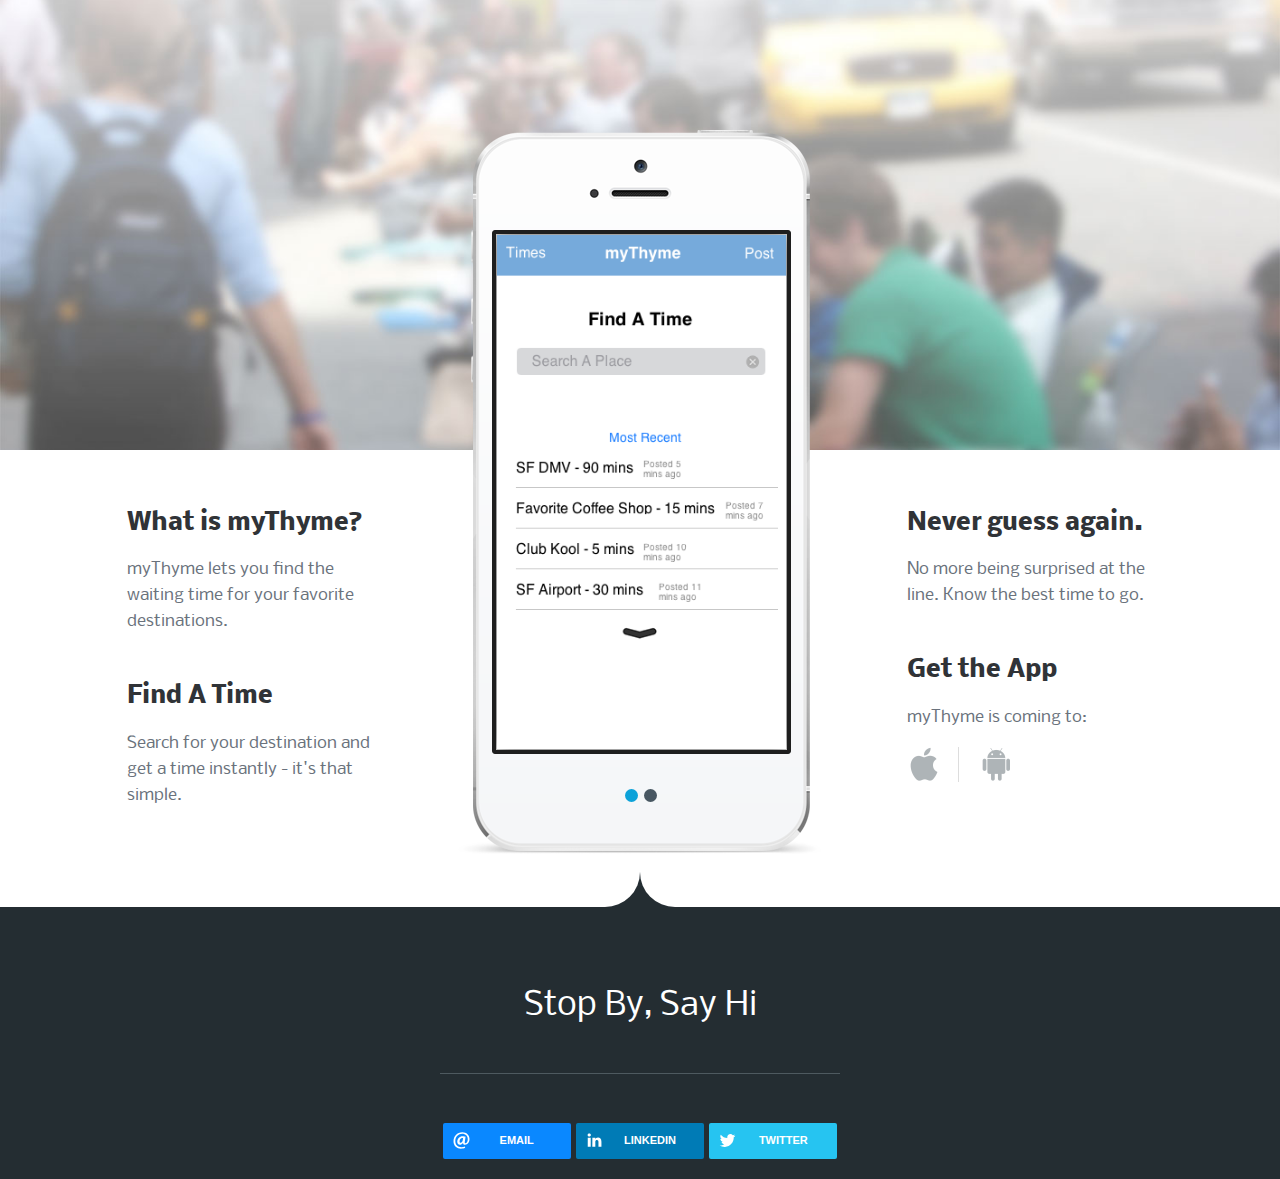
==== index.html @ 60d4d51e "Logo" ====
<!DOCTYPE html>
<!--[if lt IE 7]>      <html class="no-js lt-ie9 lt-ie8 lt-ie7"> <![endif]-->
<!--[if IE 7]>         <html class="no-js lt-ie9 lt-ie8"> <![endif]-->
<!--[if IE 8]>         <html class="no-js lt-ie9"> <![endif]-->
<!--[if gt IE 8]><!--> <html class="no-js"> <!--<![endif]-->
    <head>
        <link href='http://fonts.googleapis.com/css?family=Nobile:700,400' rel='stylesheet' type='text/css'>

        <meta charset="utf-8">
        <meta http-equiv="X-UA-Compatible" content="IE=edge,chrome=1">
        <title>myThyme | Never Wait Again</title>
        <meta name="description" content="">
        
        <meta content="width=device-width, initial-scale=1, maximum-scale=1, user-scalable=no" name="viewport">
        <meta content="black" name="apple-mobile-web-app-status-bar-style">
        
        <link rel="stylesheet" href="css/normalize.min.css">
        <link rel="stylesheet" href="css/main.css">
        <link rel="stylesheet" href="css/flexslider.css">
        <link rel="stylesheet" href="css/rrssb.css" />

        <script src="js/vendor/modernizr-2.6.1-respond-1.1.0.min.js"></script>	
    </head>
    <body>
    <div id="wrap">
        <!--[if lt IE 7]>
            <p class="chromeframe">You are using an outdated browser. <a href="http://browsehappy.com/">Upgrade your browser today</a> or <a href="http://www.google.com/chromeframe/?redirect=true">install Google Chrome Frame</a> to better experience this site.</p>
        <![endif]-->
		
		
		
		
		<!-- START HEADER  -->
        <div class="header-container" id="masthead">
            <header class="wrapper clearfix">
                <!-- I have scrapped the logo idea -->
                <!-- LOGO Replace // Replace Text with your App name for SEO, text is replaced with logo.png file  -->
                <!-- <div class="logo"><img src="img/l" alt="Logo Alt Text" /></div> -->
                
                <!-- START HEADER TEXT  -->
                <!-- <h3> myThyme lets you find the waiting time for your favorite destinations.</h3> -->
                <!-- <p>Go at your time.</p> -->
                
  
                <!-- END HEADER -->	
            </header>
        </div>
		
		
			
		
		
		
		
		<!-- START FEATURES  -->	
        <div class="main-container">
            <div class="main wrapper clearfix">
            
            	<!-- START IPHONE SLIDER -->
            	<div class="fader">
            		<div class="flexslider1">
            		  <ul class="slides">
            		  	<!-- INSERT IPHONE SLIDE  -->
            		    <li><img src="img/slideMock.jpg" alt="Mock Slide" /></li>
            		    <!-- INSERT IPHONE SLIDE  -->
            		  	<li><img src="img/slideMock2.jpg" alt="Mock Slide" /></li>
            		  	<!-- INSERT IPHONE SLIDE  --> 
            		  	<!-- <li><img src="img/slideMock3.jpg" alt="Mock Slide" /></li> -->
            		  </ul>
            		</div>
            	</div>
            	
            	
            	                 
                <!-- INSERT FEATURE TEXT  -->
                <div class="fourth">
                	<article>
                        <h2>What is myThyme?</h2>
                        <p>myThyme lets you find the waiting time for your favorite destinations.</p>
                    	<!-- <h2>Designed With You in Mind</h2>                        
                    	<p>myThyme is simplified so you can easily get info on the go.</p> -->
                    </article>
                
                
                <!-- INSERT FEATURE TEXT  -->
	                <article>
                    	<h2>Find A Time</h2>                        
                    	<p>Search for your destination and get a time instantly - it's that simple. </p>
	                </article>
	            </div>    
                
                <!-- INSERT FEATURE TEXT  -->
                <div class="fourth right last">
                    <article class="last">
                        <h2>Never guess again.</h2>                        
                        <p>No more being surprised at the line. Know the best time to go.</p>
                    </article>
                
                
                <!-- INSERT FEATURE TEXT  -->
                    <article>
                        <h2>Get the App</h2>                        
                        <p>myThyme is coming to:</p>
                        <!-- INSERT STORES  -->
                        <ul class="clearfix stores">
                            <li><a><img src="img/apple.png" alt="Download App" /></a></li>
                            <li><a><img src="img/android.png" alt="Download App" /></a></li>
                            <!-- <li><a href="#Insert Link Here"><img src="img/windows.png" alt="Download App" /></a></li> -->
                        </ul>
                    </article>	
                </div>

                    
                    

                
				<!-- END MAIN -->	
            </div> 
        </div>
		
		<!-- START FOOTER  -->
        <div class="footer-container">
        	<div class="lipup"></div>
            <footer class="wrapper clearfix">
                <h1>Stop By, Say Hi</h1>
                <p></p>
                
                <!-- Start Social Links -->
                <!-- <ul class="social-link clearfix">
                	
                	<li><a href="#">f</a></li>
                	<!-- <li><a href="#">1</a></li> -->
                	<!-- <li><a href="#">t</a></li>
                </ul> -->
                
                <hr/>
                <!-- INSERT Footer Links // Insert Desired menu items  -->
                <ul class="rrssb-buttons clearfix rrssb-1" >

                    <li class="email"><a href="mailto:mythymeapp@mythyme.co">
                        <span class = "icon"><svg xmlns="http://www.w3.org/2000/svg" xmlns:xlink="http://www.w3.org/1999/xlink" version="1.1" x="0px" y="0px" width="28px" height="28px" viewBox="0 0 28 28" enable-background="new 0 0 28 28" xml:space="preserve"><g><path d="M20.111 26.147c-2.336 1.051-4.361 1.401-7.125 1.401c-6.462 0-12.146-4.633-12.146-12.265 c0-7.94 5.762-14.833 14.561-14.833c6.853 0 11.8 4.7 11.8 11.252c0 5.684-3.194 9.265-7.399 9.3 c-1.829 0-3.153-0.934-3.347-2.997h-0.077c-1.208 1.986-2.96 2.997-5.023 2.997c-2.532 0-4.361-1.868-4.361-5.062 c0-4.749 3.504-9.071 9.111-9.071c1.713 0 3.7 0.4 4.6 0.973l-1.169 7.203c-0.388 2.298-0.116 3.3 1 3.4 c1.673 0 3.773-2.102 3.773-6.58c0-5.061-3.27-8.994-9.303-8.994c-5.957 0-11.175 4.673-11.175 12.1 c0 6.5 4.2 10.2 10 10.201c1.986 0 4.089-0.43 5.646-1.245L20.111 26.147z M16.646 10.1 c-0.311-0.078-0.701-0.155-1.207-0.155c-2.571 0-4.595 2.53-4.595 5.529c0 1.5 0.7 2.4 1.9 2.4 c1.441 0 2.959-1.828 3.311-4.087L16.646 10.068z"></path></g></svg></span>

                        <span class="text">email</span>
                    </a>
                    </li>

                    <li class="linkedin"><a href="http://www.linkedin.com/in/joselcontreras/" class ="popup">
                    <span class="icon">
                                <svg version="1.1" id="Layer_1" xmlns="http://www.w3.org/2000/svg" xmlns:xlink="http://www.w3.org/1999/xlink" x="0px" y="0px" width="28px" height="28px" viewBox="0 0 28 28" enable-background="new 0 0 28 28" xml:space="preserve">
                                    <path d="M25.424,15.887v8.447h-4.896v-7.882c0-1.979-0.709-3.331-2.48-3.331c-1.354,0-2.158,0.911-2.514,1.803
                                        c-0.129,0.315-0.162,0.753-0.162,1.194v8.216h-4.899c0,0,0.066-13.349,0-14.731h4.899v2.088c-0.01,0.016-0.023,0.032-0.033,0.048
                                        h0.033V11.69c0.65-1.002,1.812-2.435,4.414-2.435C23.008,9.254,25.424,11.361,25.424,15.887z M5.348,2.501
                                        c-1.676,0-2.772,1.092-2.772,2.539c0,1.421,1.066,2.538,2.717,2.546h0.032c1.709,0,2.771-1.132,2.771-2.546
                                        C8.054,3.593,7.019,2.501,5.343,2.501H5.348z M2.867,24.334h4.897V9.603H2.867V24.334z"></path>
                                </svg>
                            </span>
                    <span class="text">linkedin</span>
                    </a>
                    </li>

                    <li class="twitter"><a href="http://twitter.com/home?status=MyThyme app:%20never%20wait%20too%20long%20in%20line%20again%20@josecanyewsee%20http://mythyme.co" class="popup">
                            <span class="icon">
                                <svg version="1.1" id="Layer_1" xmlns="http://www.w3.org/2000/svg" xmlns:xlink="http://www.w3.org/1999/xlink" x="0px" y="0px" width="28px" height="28px" viewBox="0 0 28 28" enable-background="new 0 0 28 28" xml:space="preserve">
                                <path d="M24.253,8.756C24.689,17.08,18.297,24.182,9.97,24.62c-3.122,0.162-6.219-0.646-8.861-2.32
                                    c2.703,0.179,5.376-0.648,7.508-2.321c-2.072-0.247-3.818-1.661-4.489-3.638c0.801,0.128,1.62,0.076,2.399-0.155
                                    C4.045,15.72,2.215,13.6,2.115,11.077c0.688,0.275,1.426,0.407,2.168,0.386c-2.135-1.65-2.729-4.621-1.394-6.965
                                    C5.575,7.816,9.54,9.84,13.803,10.071c-0.842-2.739,0.694-5.64,3.434-6.482c2.018-0.623,4.212,0.044,5.546,1.683
                                    c1.186-0.213,2.318-0.662,3.329-1.317c-0.385,1.256-1.247,2.312-2.399,2.942c1.048-0.106,2.069-0.394,3.019-0.851
                                    C26.275,7.229,25.39,8.196,24.253,8.756z"></path>
                                </svg>
                            </span>
                            <span class="text">twitter</span>
                        </a>
                    </li>
                </ul>
                
            <!-- END FOOTER -->    
            </footer>
        </div>
        </div>
		
		
		
		
		<!-- LOAD SCRIPTS -->
        <script src="http://ajax.googleapis.com/ajax/libs/jquery/1.10.2/jquery.min.js"></script>
        <script>window.jQuery || document.write('<script src="js/vendor/jquery.1.10.2.min.js"><\/script>')</script>
        <script src="js/rrssb.min.js"></script>
        <script defer src="js/jquery.flexslider-min.js"></script>
        <script defer src="js/backstretch.js"></script>
		<script src="js/main.js"></script>
		
		
		
		
    </body>
</html>
---- css/main.css ----
/* ==========================================================================
   Table of Contents
   ========================================================================== 
   
	00. Reset Defaults
	01. Main Theme Colours   
	02. Logo
	03. Header Container
	04. Typography
	05. Store List
	06. LayOut
	07. Slider
	08. Footer
	09. Lip Ups
	10. Insert Author's custom styles 
	11. Media Queries 1140px
	12. Media Queries 768px
	13. Media Queries 480px
	14. Media Queries 320px
	15. Helper classes
	16. Fonts
	17. Print Styles 
   
   
   ========================================================================== */
   
   
 
 

/* ==========================================================================
   00. Reset Defaults
   ========================================================================== */ 

html, button, input, select, textarea { color: #222; }
body { font-size: 1em; line-height: 1.4; }
::-moz-selection { background: #b3d4fc; text-shadow: none; }
::selection { background: #b3d4fc; text-shadow: none; }
.chromeframe { margin: 0.2em 0; background: #ccc; color: #000; padding: 0.2em 0;}
hr { display: block; height: 1px; border: 0; border-top: 1px solid #ccc; margin: 1em 0; padding: 0; }
img { vertical-align: middle; }
a{ text-decoration: none; }
body {font: 16px/26px 'Droid Sans';}
.wrapper { width: 1026px; /* 1140px - 10% for margins */ margin: 0 auto;  }



/* ==========================================================================
   01. Main Theme Styles
   ========================================================================== */

/* Header Container Text */
.header-container {
    color: #747a83;  
}

/* Header Heading Container Text */
.header-container h3{
	color: #242d32;
}

/* Main Container Background Colour */
.main-container, .quote-container .lipup:before, .quote-container .lipup:after{
	background: #fff;
	color: #6a727c;
}

/* Quote Container Background Colour */
.quote-container, .footer-container .lipup:before, .footer-container .lipup:after, .quote-container .lipup{
	background: #ffffff;
}

/* Footer Container Background Colour */
.footer-container, .footer-container .lipup {
	background: #242d32;
	color: #a7b3b9;
}

/* Feature Colour */
cite, .footer-container li a:hover{
	color: #0ca2d9;
}

/* Main Container Headings Colour */
.main-container h2{
	color: #303337;
}

/* Footer Container Links */
.footer-container li a{
	color: #aabdcd;
}

/* Footer Container Links Hover */
.footer-container li a:hover{
	color: #fbfdff;
}
/* Social Link Colour */
ul.social-link a{
	color: #4e6069;
}

/* Footer Headings */
.footer-container footer h1{
	color: #fff;
}
	


/* ==========================================================================
   02. LOGO
   ========================================================================== */
.header-container .logo{
	position: relative;
	width: 400px; /* Adjust Width for Logo if needed */
	margin: 35px auto 3em;
}




/* ==========================================================================
   03. Header Container
   ========================================================================== */
.header-container .logo img{
	width: 100%;
}
.header-container .wrapper{
	text-align: center;
	padding-top: 90px;
}
#masthead{
	height: 450px;
}
.header-container h3{
	font-family: 'ralewaylight';
	font-weight: normal;
	font-size: 2.2em;
	line-height: 1.2;
	margin-bottom: 0;
}
.header-container p{
	margin-top: .7em;
	font-family: 'RobotoLight';
	font-size: 18px;
}
.ctaColumn ul{
	margin: 0;
	padding: 20px 0;
}
.header-container li{
	list-style-type: none;
}
.ctaColumn li{
	display: inline-block;
	text-align: center;
	margin: 5px;
}
.ctaColumn li a{
	opacity: .999;
	-webkit-transition: all 300ms ease-in-out;
	-moz-transition: all 300ms ease-in-out;
	-ms-transition: all 300ms ease-in-out;
	-o-transition: all 300ms ease-in-out;
	transition: all 300ms ease-in-out;
	width: 35px;
	opacity: .4;
	display: block;
}
.ctaColumn li a:hover{
	opacity: 1;
}
.ctaColumn li a img{
	width: 100%;
}
.ctaColumn{
	text-align: center;
	padding-top: 0px;
	margin-bottom: 50px;
}



/* ==========================================================================
   04. Typography
   ========================================================================== */
h1, h2, h3, h4, h5, h6{
	font-style: normal;
	font-weight: normal;
	line-height: 115%;
}   
h2{
	font-family: 'Nobile', sans-serif;
	font-weight: 700;
	font-size: 24px;
}
.main-container h6{
	color: #3c444a;
	font-size: 6em;
	margin: 0.5em 0;
}
hr{
	display: block;
	height: 1px;
	margin-top: 1.5em;
	margin-bottom: 1.5em;
	border-style: none;
	border-top: 1px solid #ebebeb;
}
strong, b{
	font-family: 'robotobold';
	font-style: normal;
	font-weight: normal;
}
em{
	font-family: 'robotoitalic';
	font-style: normal;
	font-weight: normal;
}

p{
	font-family: 'Nobile', sans-serif;
	font-weight: 400;
}



/* ==========================================================================
   05. Store List
   ========================================================================== */
.stores{
	margin: 0;
	padding: 0;
}   
.stores li{
	list-style-type: none;
	display: inline-block;
	float: none;
	width: 35px;
	padding-right: 1em;
	border-right: 1px solid #dddddd;
	margin: 0 1em 1em 0;
}
.stores li:last-child{
	padding: 0;
	margin: 0;
	border: none;
}
.stores li img{
	width: 100%;
}
.stores li a{
	opacity: .4;
	-webkit-transition: all 300ms ease-in-out;
	-moz-transition: all 300ms ease-in-out;
	-ms-transition: all 300ms ease-in-out;
	-o-transition: all 300ms ease-in-out;
	transition: all 300ms ease-in-out;
}
.stores li a:hover{
	opacity: 1;
}



/* ==========================================================================
   06. LayOut
   ========================================================================== */
.full{
	width: 100%;
	float: none;
} 
.half{
	width: 48%;
	margin-right: 4%;
	float: left;
}
.third{
	width: 30%;
	margin-right: 5%;
	float: left;
}
.fourth{
	width: 24%;
	margin-right: 1%;
	float: left;
}
.fifth{
	width: 18%;
	margin-right: 2.5%;
	float: left;
}
.two-thirds{
	width: 65%;
	margin-right: 5%;
	float: left;
}
.three-fourths{
	width: 74%;
	margin-right: 4%;
	float: left;
}
.two-fifths{
	width: 36%;
	margin-right: 3%;
	float: left;
}
.three-fifths{
	width: 61%;
	margin-right: 2%;
	float: left;
}
.four-fifths{
	width: 78%;
	margin-right: 4%;
	float: left;
}
.left{
	float: left;
}
.right{
	float: right;
}
.stack{
	clear: left;
	float: none;
}
.stack.right{
	clear: right;
	float: right;
}   
.main-container article{
	margin-bottom: 3em;
}
.quote-container{
	position: relative;	
}
.quote-container .wrapper{
	padding-bottom: 60px;
}



/* ==========================================================================
   07. Slider
   ========================================================================== */
   
.fader{
	position: absolute;
	height: 724px;
	width: 364px;
	background: url(../img/iphone.png) no-repeat center 0; /*Image of iphone 5 */
	background-size: 364px 724px;
	margin: -360px auto 0 -182px;
	left: 50%;
}
@media (min--moz-device-pixel-ratio: 1.5),
	(-o-min-device-pixel-ratio: 3/2),
	(-webkit-min-device-pixel-ratio: 1.5),
	(min-device-pixel-ratio: 1.5),
	(min-resolution: 1.5dppx) {
	/* on retina, use image that's scaled by 2 */
.fader{
	background: url(../img/iphone%402x.png) no-repeat center 0; /*Image of iphone 5 */
	background-size: 364px 724px;
}
}


/* ==========================================================================
   07. Slider - continued
   ========================================================================== */
.fader .flexslider1{
	width: 291px;
	height: 516px;
	position: relative;
	top: 104px;
	margin-bottom: 0;
	margin-right: auto;
	margin-left: auto;
	padding-bottom: 50px;
	left: 1px;
}
.fader .flexslider1 img{
	width: 100%;
}
.flexslider1 .flex-control-nav{
	bottom: -15px;
}
.flex-control-paging li a {
	width: 13px; 
	height: 13px; 
	display: block; 
	background: #485762; /* Change colour of iphone nav dots */
	cursor: pointer; 
	text-indent: -9999px; 
	border-radius: 20px;
	-webkit-transition: all 300ms ease-in-out;
	-moz-transition: all 300ms ease-in-out;
	-ms-transition: all 300ms ease-in-out;
	-o-transition: all 300ms ease-in-out;
	transition: all 300ms ease-in-out; 
}
.fader .flex-control-paging li a:hover { 
	background: #5a6c79; /* Change colour of iphone nav dots on hover */
}
.fader .flex-control-paging li a.flex-active, .quote .flex-control-paging li a.flex-active { 
	background: #0ca2d9; /* Change colour of iphone nav dots when active */
	cursor: default;
}
.fader .slides li img{
	width: 100%;
}
.main { 
	padding: 40px 0 50px; 
}
.main-container .main{
	min-height: 00px;
}
.main-container section{
	border-top: 1px solid #586168;
	padding-top: 1em;
	margin-top: 40px;
}
blockquote{
	font-family: 'ralewaylight';
	margin: 1em 0;
}
cite{
	font-style: normal;
	font-size: 14px;
	display: block;
	margin-top: 1em;
	font-family: 'RobotoCondensed';
}
.flexslider2 {
	margin-bottom: 20px;
}
.quote .slides li{
	font-size: 1.8em;
	line-height: 1.4;
	font-weight: 100;
	text-align: center;
	padding-bottom: .5em;
	width: 244px;
}
.quote .flex-control-paging li a:hover { 
	background: #5a6c79; /* Change colour of iphone nav dots on hover */
}
.quote .flex-control-paging li a.flex-active { 
	cursor: default;
}




/* ==========================================================================
   08. FOOTER 
   ========================================================================== */ 
.footer-container {
    /*padding-bottom: 100px;*/
    padding-top: 40px;
    text-align: center;
    position: relative;
}
.footer-container hr{
	border-top: 1px solid #4e5a60;
	margin-top: 3em;
	margin-bottom: 3em;
}   
.footer-container ul{
	padding: 0;
	margin: 0;
	text-align: center;
}
.footer-container li{
	display: inline-block;
	text-align: center;
	list-style-type: none;
	margin-left: 30px;
}
.footer-container li:first-child{
	margin-left: 0;
}
.footer-container li a{
	-webkit-transition: all 300ms ease-in-out;
	-moz-transition: all 300ms ease-in-out;
	-ms-transition: all 300ms ease-in-out;
	-o-transition: all 300ms ease-in-out;
	transition: all 300ms ease-in-out;
}
.footer-container footer h1{
	font-family: 'Nobile', sans-serif;
	font-weight: normal;
	margin-bottom: 1em;
}
.footer-container footer { 
	padding: 20px 0;
	width: 400px; 
}
ul.social-link li:before{
	display: none;
}
ul.social-link{
	margin-top: 3em;
	margin-bottom: 2.5em;
}
ul.social-link li{
	display: inline;	
	padding: 0;
	margin: 0 .1em;
}
ul.social-link a{
	 font-family: 'socialicoregular';
	 font-size: 56px;
	 -webkit-transition: all 250ms ease-in-out;
	 -moz-transition: all 250ms ease-in-out;
	 -ms-transition: all 250ms ease-in-out;
	 -o-transition: all 250ms ease-in-out;
	 transition: all 250ms ease-in-out;
	 opacity: 1;
}



/* ==========================================================================
   09. Lip Ups
   ========================================================================== */
   
.lipup{
	width: 100px;
	height: 35px;
	position: absolute;
	left: 50%;
	top: -35px;
	margin-left: -50px;
}
.lipup:before, .lipup:after{
	display: block;
	content: "";
	width: 50px;
	height: 35px;
	position: absolute;
}
.lipup:before{
	-webkit-border-radius: 0px 0px 100px 0px;
	border-radius: 0px 0px 100px 0px;
	left: 0px;
}
.lipup:after{
	-webkit-border-radius: 0px 0px 0px 100px;
	border-radius: 0px 0px 0px 100px;
	right: 0px;
}





/* ==========================================================================
   10. Insert Author's custom styles
   ========================================================================== */






/* ==========================================================================
   11. Media Queries 1140px
   ========================================================================== */
@media only screen and (max-width: 1140px) {
	.wrapper { width: 768px; /* 1140px - 10% for margins */ margin: 0 auto;  }
}



/* ==========================================================================
   12. Media Queries 768
   ========================================================================== */
   
@media only screen and (max-width: 768px) { 
	.wrapper{
		width: 480px;
		margin: 0 auto; 
	}
	.header-container .wrapper{
		padding-top: 50px;
	}
	.fader{
		position: relative;
	}
	.fourth, .right{
		float: none;
		margin: 0;
		width: 100%;
	}
	.fourth{
		width: 100%;
		text-align: center;
	}
	.main-container article{
		padding-top: 1.3em;
		padding-bottom: 1.3em;
		margin: 0;
		border-bottom: 1px solid #ebebeb;
	}

}



/* ==========================================================================
   13. Media Queries 480
   ========================================================================== */

@media only screen and (max-width: 480px) {
	.wrapper{
		max-width: 320px;
		width: 100%;
		margin: 0 auto; 
	} 
	.fourth{
		width: 100%;
		text-align: center;
	}
	.main-container article{
		padding-top: 1.3em;
		padding-bottom: 1.3em;
		margin: 0;
		border-bottom: 1px solid #ebebeb;
	}
	.header-container h3{
		font-size: 1.8em;
	}
	.fader{
		background-size: 300px 597px;
		margin: -360px auto 0 -150px;
		height: 597px;
		width: 300px;
		padding-bottom: 1em;
	}
	.fader .flexslider1{
		width: 240px;
		height: 428px;
		position: relative;
		top: 86px;
		margin-bottom: 0;
		margin-right: auto;
		margin-left: auto;
		padding-bottom: 50px;
		left: 1px;
	}
}



/* ==========================================================================
   14. Media Queries 320
   ========================================================================== */

@media only screen and (max-width: 320px) {
	.wrapper{
		width: 94%;
		margin: 0 auto; 
		max-width: none;
	} 
	.fourth{
		width: 100%;
		text-align: center;
	}
	.main-container article{
		padding-top: 1.3em;
		padding-bottom: 1.3em;
		margin: 0;
		border-bottom: 1px solid #ebebeb;
	}
	
}











/* ==========================================================================
   15. Helper classes
   ========================================================================== */

.clearfix:before, .clearfix:after { content: " "; display: table; }
.clearfix:after { clear: both; }
.clearfix { *zoom: 1; }
.last{ border: none!important; margin-right: 0!important; }




/* ==========================================================================
   16. Fonts
   ========================================================================== */

@font-face {
    font-family: 'robotobold';
    src: url('../font/roboto-bold-webfont.eot');
    src: url('../font/roboto-bold-webfontd41d.eot?#iefix') format('embedded-opentype'),
         url('../font/roboto-bold-webfont.woff') format('woff'),
         url('../font/roboto-bold-webfont.ttf') format('truetype'),
         url('../font/roboto-bold-webfont.svg#robotobold') format('svg');
    font-weight: normal;
    font-style: normal;

}

@font-face {
    font-family: 'robotoitalic';
    src: url('../font/roboto-italic-webfont.eot');
    src: url('../font/roboto-italic-webfontd41d.eot?#iefix') format('embedded-opentype'),
         url('../font/roboto-italic-webfont.woff') format('woff'),
         url('../font/roboto-italic-webfont.ttf') format('truetype'),
         url('../font/roboto-italic-webfont.svg#robotoitalic') format('svg');
    font-weight: normal;
    font-style: normal;

}


@font-face {
    font-family: 'RobotoLight';
    src: url('../font/Roboto-Light-webfont.eot');
    src: url('../font/Roboto-Light-webfontd41d.eot?#iefix') format('embedded-opentype'),
         url('../font/Roboto-Light-webfont.woff') format('woff'),
         url('../font/Roboto-Light-webfont.ttf') format('truetype'),
         url('../font/Roboto-Light-webfont.svg#RobotoLight') format('svg');
    font-weight: normal;
    font-style: normal;

}

@font-face {
    font-family: 'robotoregular';
    src: url('../font/roboto-regular-webfont.eot');
    src: url('../font/roboto-regular-webfontd41d.eot?#iefix') format('embedded-opentype'),
         url('../font/roboto-regular-webfont.woff') format('woff'),
         url('../font/roboto-regular-webfont.ttf') format('truetype'),
         url('../font/roboto-regular-webfont.svg#robotoregular') format('svg');
    font-weight: normal;
    font-style: normal;

}

@font-face {
    font-family: 'RobotoCondensed';
    src: url('../font/Roboto-Condensed-webfont.eot');
    src: url('../font/Roboto-Condensed-webfontd41d.eot?#iefix') format('embedded-opentype'),
         url('../font/Roboto-Condensed-webfont.woff') format('woff'),
         url('../font/Roboto-Condensed-webfont.ttf') format('truetype'),
         url('../font/Roboto-Condensed-webfont.svg#RobotoCondensed') format('svg');
    font-weight: normal;
    font-style: normal;

}


@font-face {
    font-family: 'socialicoregular';
    src: url('../font/socialico-webfont-webfont.eot');
    src: url('../font/socialico-webfont-webfontd41d.eot?#iefix') format('embedded-opentype'),
         url('../font/socialico-webfont-webfont.woff') format('woff'),
         url('../font/socialico-webfont-webfont.ttf') format('truetype'),
         url('../font/socialico-webfont-webfont.svg#socialicoregular') format('svg');
    font-weight: normal;
    font-style: normal;

}


@font-face {
    font-family: 'ralewaylight';
    src: url('../font/raleway-light-webfont.eot');
    src: url('../font/raleway-light-webfontd41d.eot?#iefix') format('embedded-opentype'),
         url('../font/raleway-light-webfont.woff') format('woff'),
         url('../font/raleway-light-webfont.ttf') format('truetype'),
         url('../font/raleway-light-webfont.svg#ralewaylight') format('svg');
    font-weight: normal;
    font-style: normal;

}


@font-face {
    font-family: 'ralewayregular';
    src: url('../font/raleway-regular-webfont.eot');
    src: url('../font/raleway-regular-webfontd41d.eot?#iefix') format('embedded-opentype'),
         url('../font/raleway-regular-webfont.woff') format('woff'),
         url('../font/raleway-regular-webfont.ttf') format('truetype'),
         url('../font/raleway-regular-webfont.svg#ralewayregular') format('svg');
    font-weight: normal;
    font-style: normal;

}


@font-face {
    font-family: 'ralewaymedium';
    src: url('../font/raleway-medium-webfont.eot');
    src: url('../font/raleway-medium-webfontd41d.eot?#iefix') format('embedded-opentype'),
         url('../font/raleway-medium-webfont.woff') format('woff'),
         url('../font/raleway-medium-webfont.ttf') format('truetype'),
         url('../font/raleway-medium-webfont.svg#ralewaymedium') format('svg');
    font-weight: normal;
    font-style: normal;

}



/* ==========================================================================
   17. Print styles
   ========================================================================== */

@media print {
* { background: transparent !important; color: #000 !important; box-shadow:none !important; text-shadow: none !important;}
a, a:visited { text-decoration: underline; }
a[href]:after { content: " (" attr(href) ")";}
abbr[title]:after { content: " (" attr(title) ")"; }
.ir a:after, a[href^="javascript:"]:after, a[href^="#"]:after { content: ""; }
img { max-width: 100% !important; page-break-inside: avoid; }

@page { margin: 0.5cm; }
p, h2, h3 { orphans: 3; widows: 3; }
h2, h3 { page-break-after: avoid; }
}
---- css/rrssb.css ----
.rrssb-buttons.large-format li a,.rrssb-buttons.large-format li a .text{-webkit-backface-visibility:hidden;-moz-backface-visibility:hidden;-ms-backface-visibility:hidden}.rrssb-buttons,.rrssb-buttons li,.rrssb-buttons li a{-moz-box-sizing:border-box;box-sizing:border-box}.clearfix{*zoom:1}.clearfix:after{clear:both}.clearfix:before,.clearfix:after{content:" ";display:table}.rrssb-buttons{font-family:"Helvetica Neue",Helvetica,Arial,sans-serif;height:36px;margin:0;padding:0;width:100%}.rrssb-buttons li{float:left;height:100%;list-style:none;margin:0;padding:0 2.5px;line-height:13px}.rrssb-buttons li.email a{background-color:#0a88ff}.rrssb-buttons li.email a:hover{background-color:#006ed6}.rrssb-buttons li.facebook a{background-color:#306199}.rrssb-buttons li.facebook a:hover{background-color:#244872}.rrssb-buttons li.tumblr a{background-color:#32506d}.rrssb-buttons li.tumblr a:hover{background-color:#22364a}.rrssb-buttons li.linkedin a{background-color:#007bb6}.rrssb-buttons li.linkedin a:hover{background-color:#005983}.rrssb-buttons li.twitter a{background-color:#26c4f1}.rrssb-buttons li.twitter a:hover{background-color:#0eaad6}.rrssb-buttons li.googleplus a{background-color:#e93f2e}.rrssb-buttons li.googleplus a:hover{background-color:#ce2616}.rrssb-buttons li.youtube a{background-color:#df1c31}.rrssb-buttons li.youtube a:hover{background-color:#b21627}.rrssb-buttons li.reddit a{background-color:#8bbbe3}.rrssb-buttons li.reddit a:hover{background-color:#62a3d9}.rrssb-buttons li.pinterest a{background-color:#b81621}.rrssb-buttons li.pinterest a:hover{background-color:#8a1119}.rrssb-buttons li.pocket a{background-color:#ed4054}.rrssb-buttons li.pocket a:hover{background-color:#e4162d}.rrssb-buttons li.github a{background-color:#444}.rrssb-buttons li.github a:hover{background-color:#2b2b2b}.rrssb-buttons li a{background-color:#ccc;border-radius:2px;display:block;font-size:11px;font-weight:bold;height:100%;padding:11px 7px 12px 27px;position:relative;text-align:center;text-decoration:none;text-transform:uppercase;-webkit-font-smoothing:antialiased;-moz-osx-font-smoothing:grayscale;width:100%;-webkit-transition:background-color 0.2s ease-in-out;-moz-transition:background-color 0.2s ease-in-out;-o-transition:background-color 0.2s ease-in-out;transition:background-color 0.2s ease-in-out}.rrssb-buttons li a .icon{display:block;height:100%;left:10px;padding-top:9px;position:absolute;top:0;width:10%}.rrssb-buttons li a .icon svg{height:17px;width:17px}.rrssb-buttons li a .icon svg path,.rrssb-buttons li a .icon svg polygon{fill:#fff}.rrssb-buttons li a .text{color:#fff}.rrssb-buttons li a:active{box-shadow:inset 1px 3px 15px 0 rgba(22,0,0,0.25)}.rrssb-buttons li.small a{padding:0}.rrssb-buttons li.small a .icon{height:100%;left:auto;margin:0 auto;overflow:hidden;position:relative;top:auto;width:100%}.rrssb-buttons li.small a .text{visibility:hidden}.rrssb-buttons.large-format{height:auto}.rrssb-buttons.large-format li{height:auto}.rrssb-buttons.large-format li a{font-size:15px;font-size:1vw;padding:7% 0% 7% 12%;border-radius:0.2em;line-height:1vw}.rrssb-buttons.large-format li a .icon{left:7%;padding-top:0;width:12%}.rrssb-buttons.large-format li a .icon svg{height:100%;width:100%}.rrssb-buttons.large-format li a .text{font-size:15px;font-size:1vw}.rrssb-buttons.large-format li a:hover{font-size:15px;font-size:1vw;padding:7% 0% 7% 12%;border-radius:0.2em}.rrssb-buttons.small-format{padding-top:5px}.rrssb-buttons.small-format li{height:80%;padding:0 1.5px}.rrssb-buttons.small-format li a .icon{height:100%;padding-top:0}.rrssb-buttons.small-format li a .icon svg{height:48%;position:relative;top:6px;width:80%}.rrssb-buttons.tiny-format{height:22px;position:relative}.rrssb-buttons.tiny-format li{padding-right:7px}.rrssb-buttons.tiny-format li a{background-color:transparent;padding:0}.rrssb-buttons.tiny-format li a .icon svg{height:70%;width:100%}.rrssb-buttons.tiny-format li a:hover,.rrssb-buttons.tiny-format li a:active{background-color:transparent}.rrssb-buttons.tiny-format li.email a .icon svg path,.rrssb-buttons.tiny-format li.email a .icon svg polygon{fill:#0a88ff}.rrssb-buttons.tiny-format li.email a .icon:hover .icon svg path,.rrssb-buttons.tiny-format li.email a .icon:hover .icon svg polygon{fill:#0054a3}.rrssb-buttons.tiny-format li.facebook a .icon svg path,.rrssb-buttons.tiny-format li.facebook a .icon svg polygon{fill:#306199}.rrssb-buttons.tiny-format li.facebook a .icon:hover .icon svg path,.rrssb-buttons.tiny-format li.facebook a .icon:hover .icon svg polygon{fill:#18304b}.rrssb-buttons.tiny-format li.tumblr a .icon svg path,.rrssb-buttons.tiny-format li.tumblr a .icon svg polygon{fill:#32506d}.rrssb-buttons.tiny-format li.tumblr a .icon:hover .icon svg path,.rrssb-buttons.tiny-format li.tumblr a .icon:hover .icon svg polygon{fill:#121d27}.rrssb-buttons.tiny-format li.linkedin a .icon svg path,.rrssb-buttons.tiny-format li.linkedin a .icon svg polygon{fill:#007bb6}.rrssb-buttons.tiny-format li.linkedin a .icon:hover .icon svg path,.rrssb-buttons.tiny-format li.linkedin a .icon:hover .icon svg polygon{fill:#003650}.rrssb-buttons.tiny-format li.twitter a .icon svg path,.rrssb-buttons.tiny-format li.twitter a .icon svg polygon{fill:#26c4f1}.rrssb-buttons.tiny-format li.twitter a .icon:hover .icon svg path,.rrssb-buttons.tiny-format li.twitter a .icon:hover .icon svg polygon{fill:#0b84a6}.rrssb-buttons.tiny-format li.googleplus a .icon svg path,.rrssb-buttons.tiny-format li.googleplus a .icon svg polygon{fill:#e93f2e}.rrssb-buttons.tiny-format li.googleplus a .icon:hover .icon svg path,.rrssb-buttons.tiny-format li.googleplus a .icon:hover .icon svg polygon{fill:#a01e11}.rrssb-buttons.tiny-format li.youtube a .icon svg path,.rrssb-buttons.tiny-format li.youtube a .icon svg polygon{fill:#df1c31}.rrssb-buttons.tiny-format li.youtube a .icon:hover .icon svg path,.rrssb-buttons.tiny-format li.youtube a .icon:hover .icon svg polygon{fill:#84111d}.rrssb-buttons.tiny-format li.reddit a .icon svg path,.rrssb-buttons.tiny-format li.reddit a .icon svg polygon{fill:#8bbbe3}.rrssb-buttons.tiny-format li.reddit a .icon:hover .icon svg path,.rrssb-buttons.tiny-format li.reddit a .icon:hover .icon svg polygon{fill:#398bcf}.rrssb-buttons.tiny-format li.pinterest a .icon svg path,.rrssb-buttons.tiny-format li.pinterest a .icon svg polygon{fill:#b81621}.rrssb-buttons.tiny-format li.pinterest a .icon:hover .icon svg path,.rrssb-buttons.tiny-format li.pinterest a .icon:hover .icon svg polygon{fill:#5d0b11}.rrssb-buttons.tiny-format li.pocket a .icon svg path,.rrssb-buttons.tiny-format li.pocket a .icon svg polygon{fill:#ed4054}.rrssb-buttons.tiny-format li.pocket a .icon:hover .icon svg path,.rrssb-buttons.tiny-format li.pocket a .icon:hover .icon svg polygon{fill:#b61124}.rrssb-buttons.tiny-format li.github a .icon svg path,.rrssb-buttons.tiny-format li.github a .icon svg polygon{fill:#444}.rrssb-buttons.tiny-format li.github a .icon:hover .icon svg path,.rrssb-buttons.tiny-format li.github a .icon:hover .icon svg polygon{fill:#111}
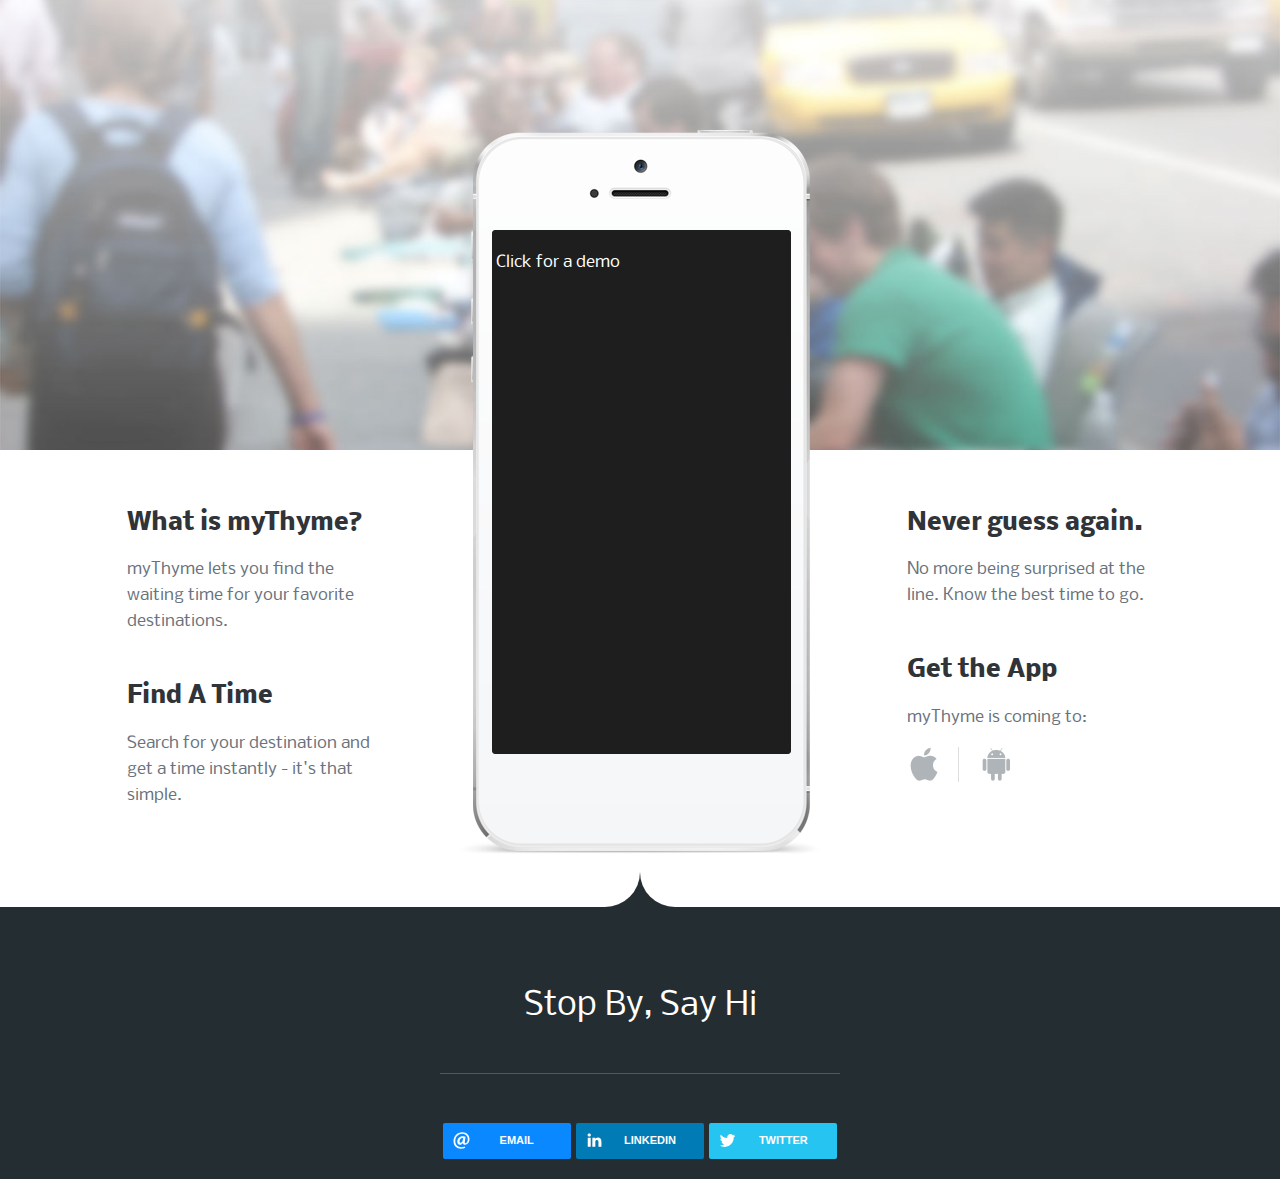
==== commit 5322ec39: "Added prototype" ====
--- a/index.html
+++ b/index.html
@@ -36,7 +36,7 @@
             <header class="wrapper clearfix">
                 <!-- I have scrapped the logo idea -->
                 <!-- LOGO Replace // Replace Text with your App name for SEO, text is replaced with logo.png file  -->
-                <!-- <div class="logo"><img src="img/l" alt="Logo Alt Text" /></div> -->
+                <!-- <div class="logo"><img src="" alt="Logo Alt Text" /></div> -->
                 
                 <!-- START HEADER TEXT  -->
                 <!-- <h3> myThyme lets you find the waiting time for your favorite destinations.</h3> -->
@@ -59,16 +59,17 @@
             
             	<!-- START IPHONE SLIDER -->
             	<div class="fader">
-            		<div class="flexslider1">
+            		<a href="myThymeProto/index.html"><div class="flexslider1">
+                    <p style="color:white;">Click for a demo</p>
             		  <ul class="slides">
             		  	<!-- INSERT IPHONE SLIDE  -->
-            		    <li><img src="img/slideMock.jpg" alt="Mock Slide" /></li>
+            		    <!-- <li><img src="img/slideMock.jpg" alt="Mock Slide" /></li> -->
             		    <!-- INSERT IPHONE SLIDE  -->
-            		  	<li><img src="img/slideMock2.jpg" alt="Mock Slide" /></li>
+            		  	<!-- <li><img src="img/slideMock2.jpg" alt="Mock Slide" /></li> -->
             		  	<!-- INSERT IPHONE SLIDE  --> 
             		  	<!-- <li><img src="img/slideMock3.jpg" alt="Mock Slide" /></li> -->
             		  </ul>
-            		</div>
+            		</div></a>
             	</div>
             	
             	
@@ -107,6 +108,7 @@
                             <li><a><img src="img/apple.png" alt="Download App" /></a></li>
                             <li><a><img src="img/android.png" alt="Download App" /></a></li>
                             <!-- <li><a href="#Insert Link Here"><img src="img/windows.png" alt="Download App" /></a></li> -->
+                            <!-- Poor Windows Phone; I really hated Windows 8, this coming from a guy whose desktop still runs XP -->
                         </ul>
                     </article>	
                 </div>
